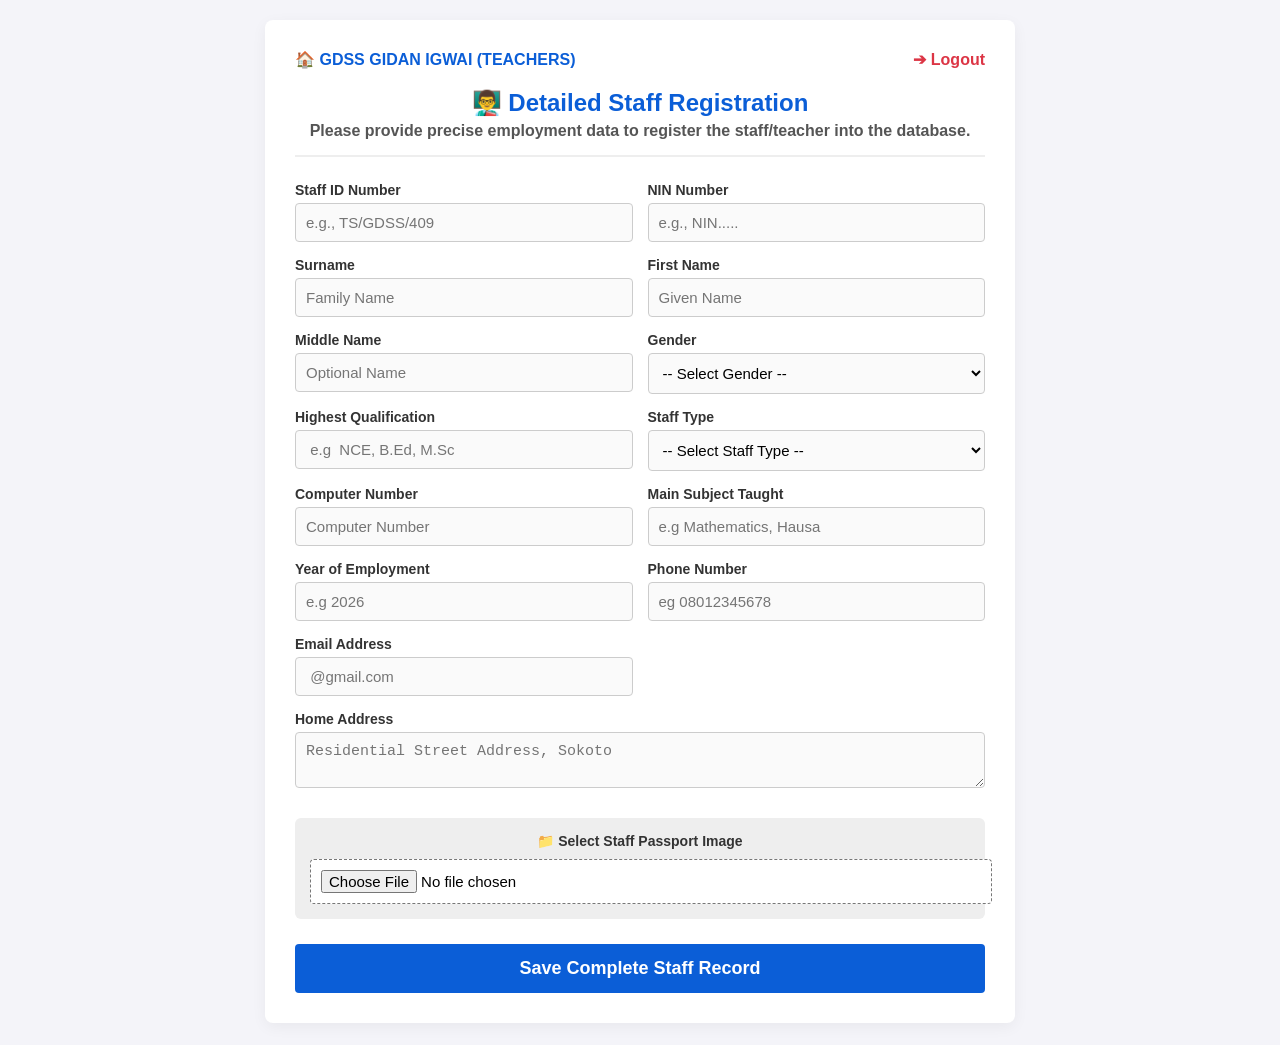
==== teacher-record.html @ ee3b3c68 "Add files via upload" ====
<!DOCTYPE html>
<html lang="ha">
<head>
    <meta charset="UTF-8">
    <meta name="viewport" content="width=device-width, initial-scale=1.0">
    <title>Teacher Records - GDSS Gidan Igwai</title>
    <style>
        body { font-family: 'Segoe UI', Arial, sans-serif; background-color: #f4f4f9; margin: 0; padding: 20px; display: flex; justify-content: center; }
        .form-container { width: 100%; max-width: 750px; background: white; padding: 30px; border-radius: 8px; box-shadow: 0 4px 15px rgba(0,0,0,0.05); box-sizing: border-box; }
        h2, h3 { text-align: center; color: #0b5ed7; margin: 5px 0; }
        h3 { font-size: 16px; color: #555; margin-bottom: 25px; border-bottom: 2px solid #eee; padding-bottom: 15px; }
        
        .form-grid { display: grid; grid-template-columns: 1fr 1fr; gap: 15px; }
        @media (max-width: 600px) { .form-grid { grid-template-columns: 1fr; } }
        
        .form-group { display: flex; flex-direction: column; }
        .form-group.full-width { grid-column: span 2; }
        @media (max-width: 600px) { .form-group.full-width { grid-column: span 1; } }
        
        label { font-weight: bold; margin-bottom: 5px; color: #333; font-size: 14px; }
        input, select, textarea { padding: 10px; border: 1px solid #ccc; border-radius: 4px; font-size: 15px; background-color: #fafafa; }
        input:focus, select:focus, textarea:focus { outline: none; border-color: #0b5ed7; background-color: #fff; }
        
        /* Shashen Hoto */
        .image-upload-box { grid-column: span 2; background: #eee; padding: 15px; border-radius: 6px; text-align: center; margin-top: 15px; }
        @media (max-width: 600px) { .image-upload-box { grid-column: span 1; } }
        img#imagePreview { width: 100%; max-width: 200px; height: auto; border-radius: 4px; display: none; margin: 10px auto; border: 2px solid #0b5ed7; }
        
        .btn-submit { width: 100%; padding: 14px; background-color: #0b5ed7; color: white; border: none; border-radius: 4px; cursor: pointer; font-size: 18px; font-weight: bold; margin-top: 25px; }
        .btn-submit:hover { background-color: #0a58ca; }
        
        .nav-links { display: flex; justify-content: space-between; margin-bottom: 20px; font-weight: bold; }
        .nav-links a { color: #dc3545; text-decoration: none; }
    </style>
</head>
<body>

<div class="form-container">
    <div class="nav-links">
        <span style="color: #0b5ed7;">🏠 GDSS GIDAN IGWAI (TEACHERS)</span>
        <a href="admin-login.html">➔ Logout</a>
    </div>

    <h2>👨‍🏫 Detailed Staff Registration</h2>
    <h3>Please provide precise employment data to register the staff/teacher into the database.</h3>
    
    <form id="teacherRegistrationForm">
        <div class="form-grid">
            <div class="form-group">
                <label>Staff ID Number</label>
                <input type="text" id="staffId" placeholder="e.g., TS/GDSS/409" required >
            </div>
            <div class="form-group">
                <label>NIN Number</label>
                <input type="text" id="ninNumber" placeholder="e.g., NIN....." required >
            </div>
            <div class="form-group">
                <label>Surname</label>
                <input type="text" id="surname" placeholder="Family Name" required>
            </div>
            <div class="form-group">
                <label>First Name</label>
                <input type="text" id="firstName" placeholder="Given Name" required>
            </div>
            <div class="form-group">
                <label>Middle Name</label>
                <input type="text" id="middleName"  placeholder="Optional Name">
            </div>
            <div class="form-group">
                <label>Gender</label>
                <select id="gender" required>
                    <option value="">-- Select Gender --</option>
                    <option value="Male">Male</option>
                    <option value="Female">Female</option>
                </select>
            </div>
            <div class="form-group">
                <label>Highest Qualification</label>
                <input type="text" id="qualification" required placeholder=" e.g  NCE, B.Ed, M.Sc">
            </div>
            <div class="form-group">
                <label>Staff Type</label>
                <select id="staffType" required>
                    <option value="">-- Select Staff Type --</option>
                    <option value="Permanent">Permanent</option>
                    <option value="Part-Time">Part-Time</option>
                </select>
            </div>
            <div class="form-group">
                <label>Computer Number</label>
                <input type="text" id="computerNum" placeholder="Computer Number">
            </div>
            <div class="form-group">
                <label>Main Subject Taught</label>
                <input type="text" id="subject" required placeholder="e.g Mathematics, Hausa">
            </div>
            <div class="form-group">
                <label>Year of Employment</label>
                <input type="number" id="employmentYear" required placeholder="e.g 2026">
            </div>
            <div class="form-group">
                <label>Phone Number</label>
                <input type="text" id="phone" required placeholder="eg 08012345678">
            </div>
            <div class="form-group">
                <label>Email Address</label>
                <input type="email" id="email" required placeholder=" @gmail.com">
            </div>
            <div class="form-group full-width">
                <label>Home Address</label>
                <textarea id="address" rows="2" required placeholder="Residential Street Address, Sokoto"></textarea>
            </div>
            
            <!-- Shashen Zaɓan Hoto Daga Na'ura -->
            <div class="image-upload-box">
                <label style="display:block; margin-bottom:10px; font-weight: bold;">📁 Select Staff Passport Image </label>
                <input type="file" id="hotoInput" accept="image/*" required style="background: white; width: 100%; border: 1px dashed #777; padding: 10px;">
                <img id="imagePreview" alt="Preview na hoton Malami">
            </div>
        </div>

        <button type="submit" class="btn-submit" id="submitBtn">Save Complete Staff Record</button>
    </form>
</div>

<script>
    const hotoInput = document.getElementById('hotoInput');
    const imagePreview = document.getElementById('imagePreview');
    const form = document.getElementById('teacherRegistrationForm');
    const submitBtn = document.getElementById('submitBtn');

    // Wannan shi ne ainihin Web App URL dinka na dazo wanda ke aiki lafiya lau
    const WEB_APP_URL = 'https://script.google.com/macros/s/AKfycbyfnqEDJOTBDazaIPR7xbZNLP1Iw3rW-IsPBRJc4vKqrc7YOFfyPOq52OPHLDd1bhxy/exec'; 

    let hotoBase64 = ""; 

    // Karanta hoto don nunawa a screen kafin a aika
    hotoInput.addEventListener('change', function() {
        if (this.files && this.files[0]) {
            const reader = new FileReader();
            reader.onload = function(e) {
                hotoBase64 = e.target.result;
                imagePreview.src = hotoBase64;
                imagePreview.style.display = 'block';
            }
            reader.readAsDataURL(this.files[0]);
        }
    });

    form.addEventListener('submit', e => {
        e.preventDefault();
        if (!hotoBase64) {
            alert("Please select a teacher image first!");
            return;
        }

        submitBtn.innerText = "Submitting data... Please wait";
        submitBtn.disabled = true;

        // Sarrafa sunan hoto ya fito da Staff ID da sunan malami daki-daki
        const staff = document.getElementById('staffId').value.replace(/\//g, "-");
        const sunanMalami = document.getElementById('firstName').value + "_" + document.getElementById('surname').value;
        const sunanHoto = "Teacher_" + staff + "_" + sunanMalami + ".jpg";

        const teacherData = {
            action: "addTeacher",
            staffId: document.getElementById('staffId').value,
            ninNumber: document.getElementById('ninNumber').value,
            surname: document.getElementById('surname').value,
            firstName: document.getElementById('firstName').value,
            middleName: document.getElementById('middleName').value,
            gender: document.getElementById('gender').value,
            qualification: document.getElementById('qualification').value,
            staffType: document.getElementById('staffType').value,
            computerNum: document.getElementById('computerNum').value,
            subject: document.getElementById('subject').value,
            employmentYear: document.getElementById('employmentYear').value,
            phone: document.getElementById('phone').value,
            email: document.getElementById('email').value,
            address: document.getElementById('address').value,
            hotoData: hotoBase64,
            hotoName: sunanHoto,
            hotoMimeType: "image/jpeg"
        };

        fetch(WEB_APP_URL, {
            method: 'POST',
            mode: 'no-cors',
            body: JSON.stringify(teacherData)
        })
        .then(() => {
            alert('✅ Success! Teacher record and image have been sent to Google Sheet.');
            form.reset();
            imagePreview.style.display = 'none';
            hotoBase64 = "";
            submitBtn.innerText = "Save Complete Staff Record";
            submitBtn.disabled = false;
        })
        .catch(error => {
            alert('An error occurred while sending the data!');
            submitBtn.disabled = false;
        });
    });
</script>

</body>
</html>
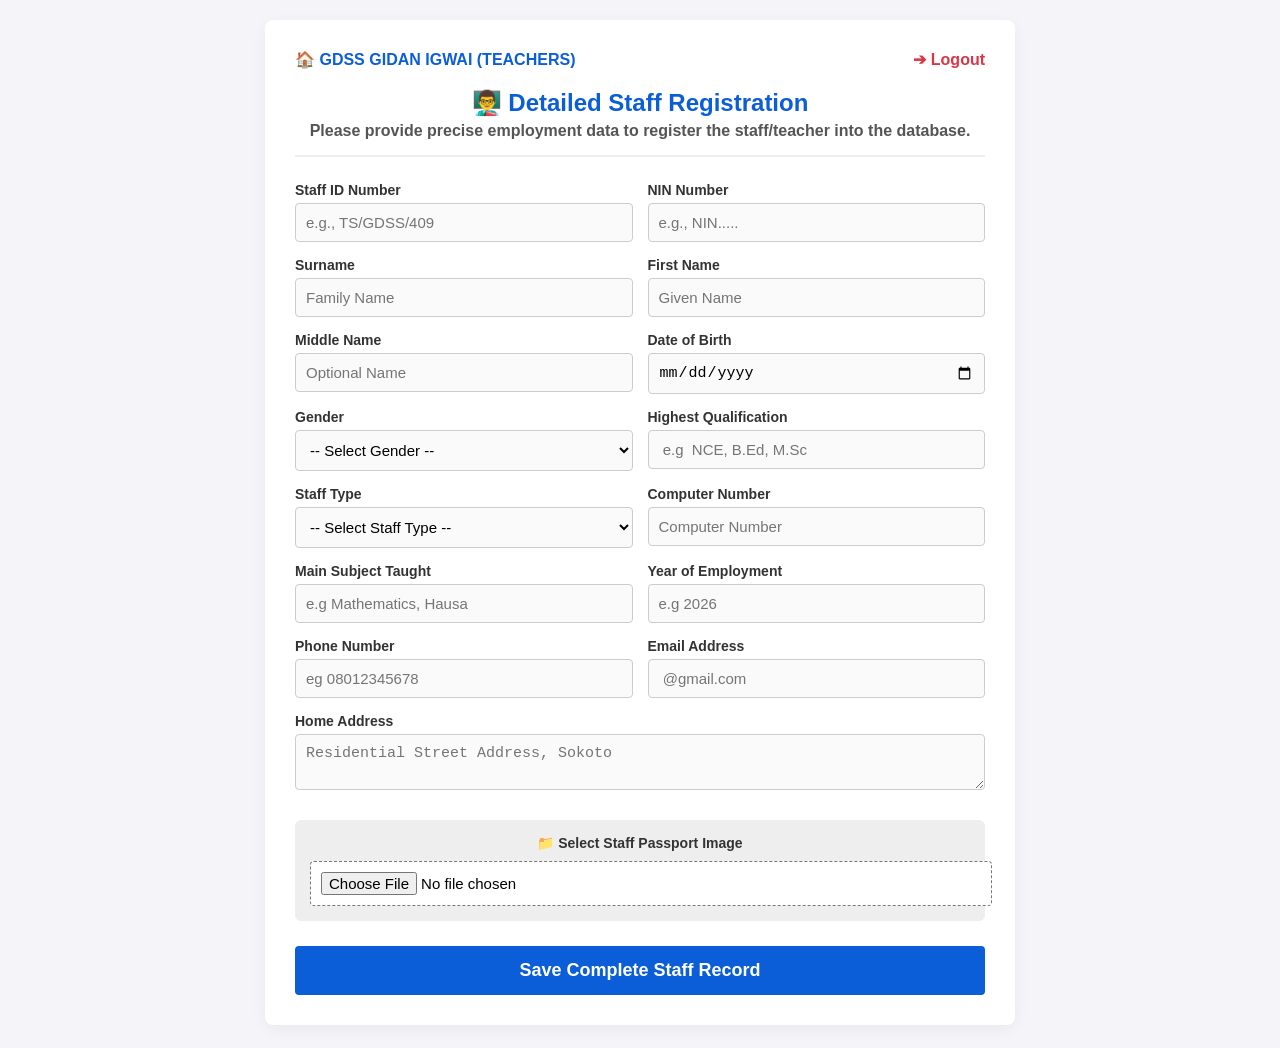
==== commit 4513bc9b: "Update teacher-record.html V2" ====
--- a/teacher-record.html
+++ b/teacher-record.html
@@ -66,6 +66,12 @@
                 <label>Middle Name</label>
                 <input type="text" id="middleName"  placeholder="Optional Name">
             </div>
+	<div class="form-group">
+                <label>Date of Birth</label>
+                <input type="date" id="dob" required>
+            </div>
+
+
             <div class="form-group">
                 <label>Gender</label>
                 <select id="gender" required>
@@ -130,7 +136,7 @@
     const submitBtn = document.getElementById('submitBtn');
 
     // Wannan shi ne ainihin Web App URL dinka na dazo wanda ke aiki lafiya lau
-    const WEB_APP_URL = 'https://script.google.com/macros/s/AKfycbyfnqEDJOTBDazaIPR7xbZNLP1Iw3rW-IsPBRJc4vKqrc7YOFfyPOq52OPHLDd1bhxy/exec'; 
+    const WEB_APP_URL ='https://script.google.com/macros/s/AKfycbwCJrurq9zCYil49A_NVNjbaUSNU1uokg1amM5xv7hUjLEIChuMIqIjwpUYIQuTR3qG/exec'; 
 
     let hotoBase64 = ""; 
 
@@ -169,6 +175,7 @@
             surname: document.getElementById('surname').value,
             firstName: document.getElementById('firstName').value,
             middleName: document.getElementById('middleName').value,
+	    dob: document.getElementById('dob').value,
             gender: document.getElementById('gender').value,
             qualification: document.getElementById('qualification').value,
             staffType: document.getElementById('staffType').value,
